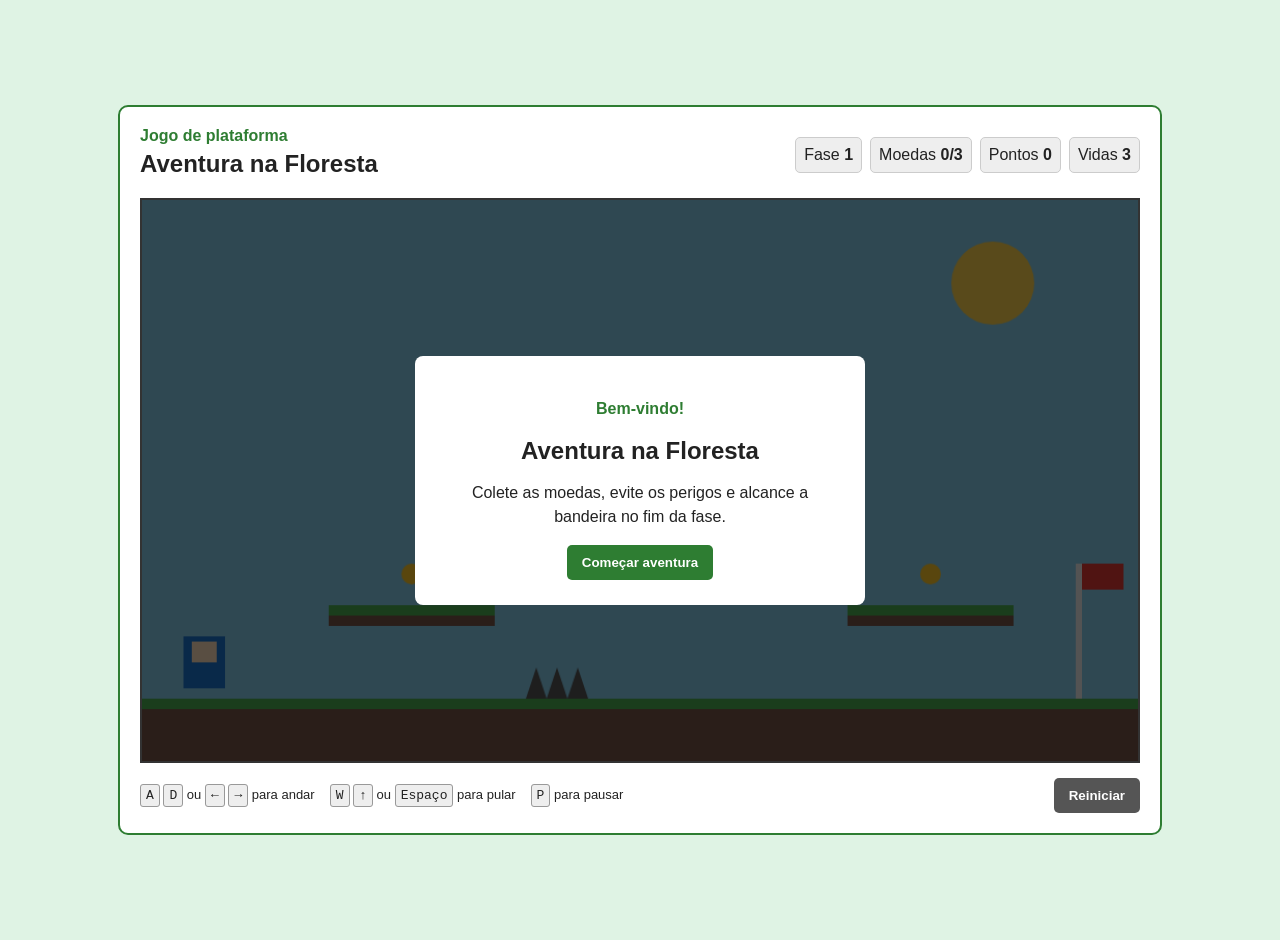
==== index.html @ d347e27a "Add initial game files: HTML, CSS, and JavaScript for "Aventura na Floresta"" ====
<!DOCTYPE html>
<html lang="pt">
<head>
    <meta charset="UTF-8">
    <meta name="viewport" content="width=device-width, initial-scale=1.0">
    <title>Aventura na Floresta</title>
    <link rel="stylesheet" href="style.css">
    <script src="script.js" defer></script>
</head>
<body>
    <main class="game-page">
        <section class="game-card" aria-labelledby="game-title">
            <header class="game-header">
                <div>
                    <p class="eyebrow">Jogo de plataforma</p>
                    <h1 id="game-title">Aventura na Floresta</h1>
                </div>

                <div class="hud" aria-label="Informações do jogo">
                    <span>Fase <strong id="level-value">1</strong></span>
                    <span>Moedas <strong id="coins-value">0/0</strong></span>
                    <span>Pontos <strong id="score-value">0</strong></span>
                    <span>Vidas <strong id="lives-value">3</strong></span>
                </div>
            </header>

            <div class="canvas-wrapper">
                <canvas id="game-canvas" width="960" height="540" aria-label="Área do jogo Aventura na Floresta"></canvas>

                <div id="game-overlay" class="overlay">
                    <div class="overlay-panel">
                        <p id="overlay-kicker" class="overlay-kicker">Bem-vindo!</p>
                        <h2 id="overlay-title">Aventura na Floresta</h2>
                        <p id="overlay-message"> Colete as moedas, evite os perigos e alcance a bandeira no fim da fase.</p>
                        <button id="main-button" type="button">Começar aventura</button>
                    </div>
                </div>
            </div>

            <div class="bottom-bar">
                <div class="instructions">
                    <span><kbd>A</kbd> <kbd>D</kbd> ou <kbd>←</kbd> <kbd>→</kbd> para andar</span>
                    <span><kbd>W</kbd> <kbd>↑</kbd> ou <kbd>Espaço</kbd> para pular</span>
                    <span><kbd>P</kbd> para pausar</span>
                </div>

                <button id="restart-button" class="secondary-button" type="button">Reiniciar</button>
            </div>

            <div class="mobile-controls" aria-label="Controles na tela">
                <button class="control-button" type="button" data-control="left" aria-label="Andar para a esquerda">←</button>
                <button class="control-button" type="button" data-control="right" aria-label="Andar para a direita">→</button>
                <button class="control-button jump-button" type="button" data-control="jump" aria-label="Pular">↑</button>
            </div>
        </section>
    </main>
</body>
</html>
---- style.css ----
/* Estilo geral */
body {
    margin: 0;
    font-family: Arial, sans-serif;
    background-color: #dff3e4;
    color: #222222;
}

.game-page {
    min-height: 100vh;
    display: flex;
    justify-content: center;
    align-items: center;
    padding: 20px;
}

.game-card {
    width: 1000px;
    max-width: 100%;
    padding: 20px;
    background-color: white;
    border: 2px solid #2e7d32;
    border-radius: 10px;
}

/* Título e placar */
.game-header {
    display: flex;
    justify-content: space-between;
    align-items: center;
    margin-bottom: 15px;
}

.eyebrow {
    margin: 0;
    color: #2e7d32;
    font-weight: bold;
}

h1 {
    margin: 5px 0;
}

.hud {
    display: flex;
    gap: 8px;
}

.hud span {
    padding: 8px;
    background-color: #eeeeee;
    border: 1px solid #cccccc;
    border-radius: 5px;
}

/* Área do jogo */
.canvas-wrapper {
    position: relative;
    overflow: hidden;
    line-height: 0;
    border: 2px solid #333333;
}

canvas {
    display: block;
    width: 100%;
    height: auto;
}

/* Tela de início e de fim */
.overlay {
    position: absolute;
    top: 0;
    right: 0;
    bottom: 0;
    left: 0;
    display: flex;
    justify-content: center;
    align-items: center;
    background-color: rgba(0, 0, 0, 0.65);
    line-height: normal;
}

.overlay.hidden {
    display: none;
}

.overlay-panel {
    width: 400px;
    max-width: 80%;
    padding: 25px;
    text-align: center;
    background-color: white;
    border-radius: 8px;
}

.overlay-kicker {
    color: #2e7d32;
    font-weight: bold;
}

.overlay h2 {
    margin: 0;
}

.overlay p {
    line-height: 1.5;
}

/* Botões */
button {
    padding: 10px 15px;
    font-family: Arial, sans-serif;
    font-weight: bold;
    cursor: pointer;
    border: none;
    border-radius: 5px;
}

#main-button {
    color: white;
    background-color: #2e7d32;
}

.secondary-button {
    color: white;
    background-color: #555555;
}

/* Instruções */
.bottom-bar {
    display: flex;
    justify-content: space-between;
    align-items: center;
    margin-top: 15px;
}

.instructions {
    display: flex;
    gap: 15px;
    font-size: 13px;
}

kbd {
    padding: 3px 5px;
    background-color: #eeeeee;
    border: 1px solid #999999;
    border-radius: 3px;
}

.mobile-controls {
    display: none;
}
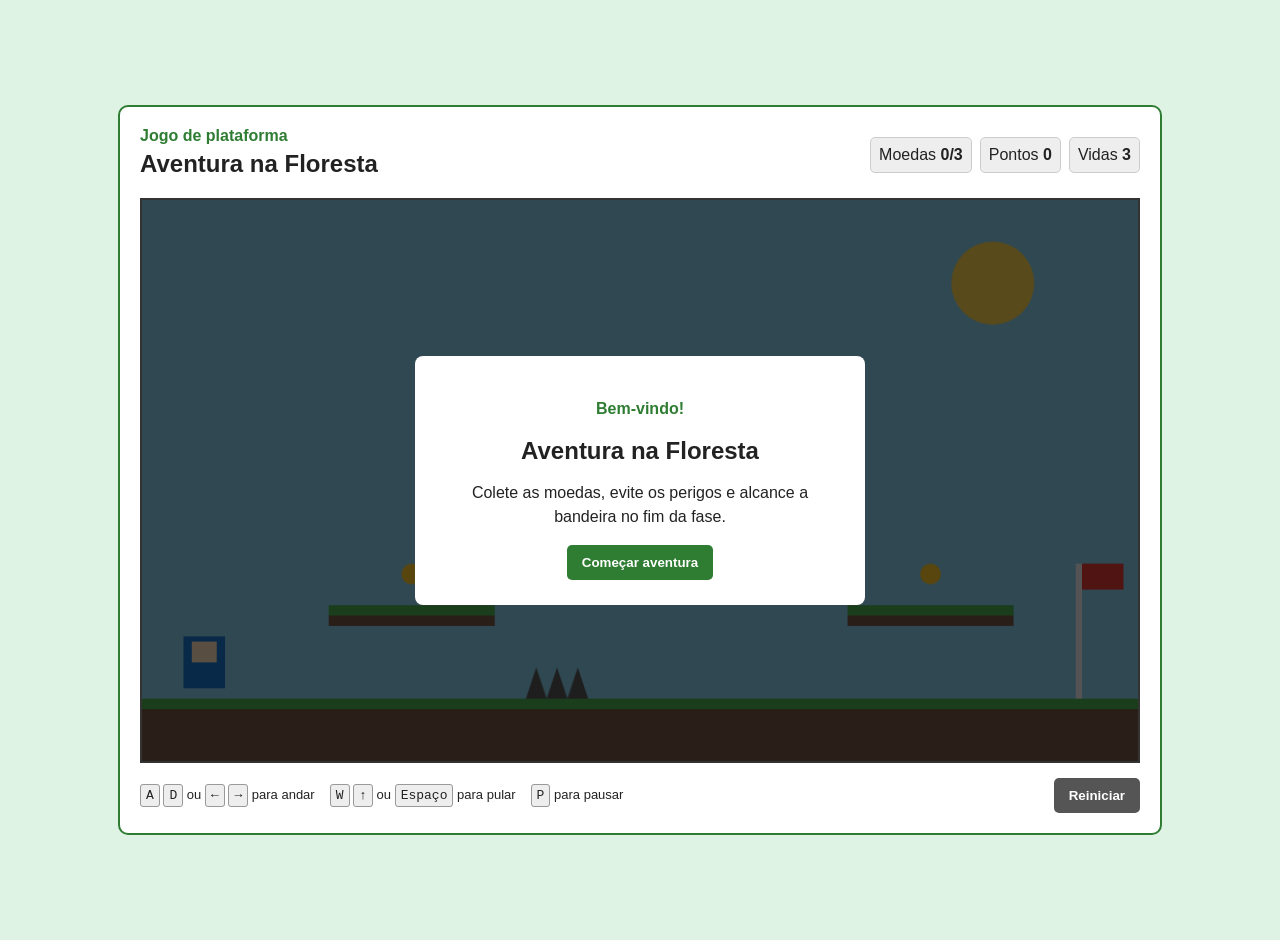
==== commit 614d9fca: "Refactor game code and assets for "Escalada na Árvore" project - Removed level display from HUD in i" ====
--- a/index.html
+++ b/index.html
@@ -17,7 +17,6 @@
                 </div>
 
                 <div class="hud" aria-label="Informações do jogo">
-                    <span>Fase <strong id="level-value">1</strong></span>
                     <span>Moedas <strong id="coins-value">0/0</strong></span>
                     <span>Pontos <strong id="score-value">0</strong></span>
                     <span>Vidas <strong id="lives-value">3</strong></span>
@@ -31,7 +30,7 @@
                     <div class="overlay-panel">
                         <p id="overlay-kicker" class="overlay-kicker">Bem-vindo!</p>
                         <h2 id="overlay-title">Aventura na Floresta</h2>
-                        <p id="overlay-message"> Colete as moedas, evite os perigos e alcance a bandeira no fim da fase.</p>
+                        <p id="overlay-message">Colete as moedas, evite os perigos e alcance a bandeira no fim da fase.</p>
                         <button id="main-button" type="button">Começar aventura</button>
                     </div>
                 </div>
@@ -46,12 +45,6 @@
 
                 <button id="restart-button" class="secondary-button" type="button">Reiniciar</button>
             </div>
-
-            <div class="mobile-controls" aria-label="Controles na tela">
-                <button class="control-button" type="button" data-control="left" aria-label="Andar para a esquerda">←</button>
-                <button class="control-button" type="button" data-control="right" aria-label="Andar para a direita">→</button>
-                <button class="control-button jump-button" type="button" data-control="jump" aria-label="Pular">↑</button>
-            </div>
         </section>
     </main>
 </body>
--- a/style.css
+++ b/style.css
@@ -146,8 +146,4 @@
     background-color: #eeeeee;
     border: 1px solid #999999;
     border-radius: 3px;
-}
-
-.mobile-controls {
-    display: none;
 }
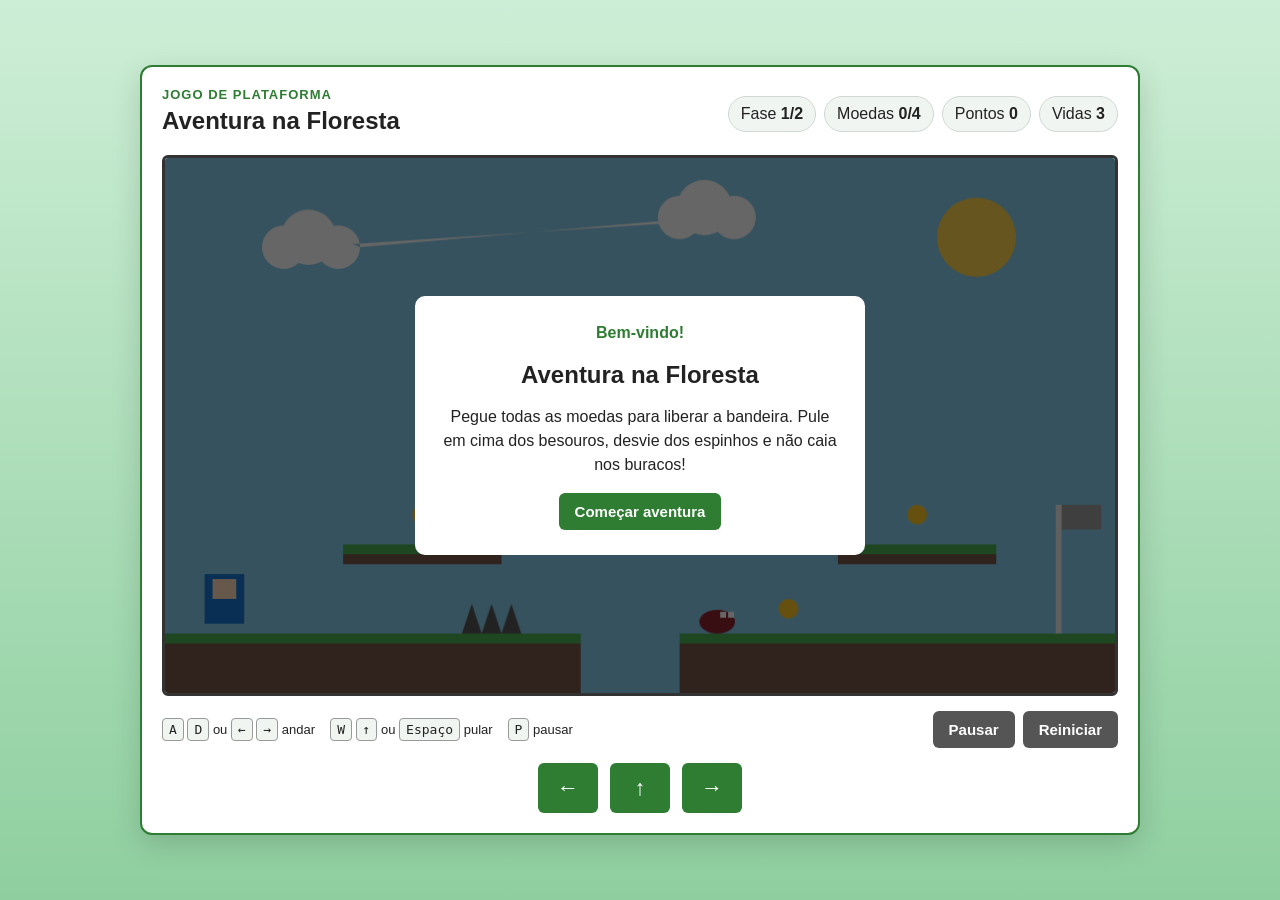
==== commit a51b0ed2: "Implement code changes to enhance functionality and improve performance" ====
--- a/index.html
+++ b/index.html
@@ -1,5 +1,5 @@
 <!DOCTYPE html>
-<html lang="pt">
+<html lang="pt-BR">
 <head>
     <meta charset="UTF-8">
     <meta name="viewport" content="width=device-width, initial-scale=1.0">
@@ -17,6 +17,7 @@
                 </div>
 
                 <div class="hud" aria-label="Informações do jogo">
+                    <span>Fase <strong id="level-value">1/2</strong></span>
                     <span>Moedas <strong id="coins-value">0/0</strong></span>
                     <span>Pontos <strong id="score-value">0</strong></span>
                     <span>Vidas <strong id="lives-value">3</strong></span>
@@ -26,11 +27,12 @@
             <div class="canvas-wrapper">
                 <canvas id="game-canvas" width="960" height="540" aria-label="Área do jogo Aventura na Floresta"></canvas>
 
+                <!-- Tela de início, pausa, vitória e derrota (o texto muda pelo JavaScript) -->
                 <div id="game-overlay" class="overlay">
                     <div class="overlay-panel">
                         <p id="overlay-kicker" class="overlay-kicker">Bem-vindo!</p>
                         <h2 id="overlay-title">Aventura na Floresta</h2>
-                        <p id="overlay-message">Colete as moedas, evite os perigos e alcance a bandeira no fim da fase.</p>
+                        <p id="overlay-message">Pegue todas as moedas para liberar a bandeira. Pule em cima dos besouros, desvie dos espinhos e não caia nos buracos!</p>
                         <button id="main-button" type="button">Começar aventura</button>
                     </div>
                 </div>
@@ -38,12 +40,22 @@
 
             <div class="bottom-bar">
                 <div class="instructions">
-                    <span><kbd>A</kbd> <kbd>D</kbd> ou <kbd>←</kbd> <kbd>→</kbd> para andar</span>
-                    <span><kbd>W</kbd> <kbd>↑</kbd> ou <kbd>Espaço</kbd> para pular</span>
-                    <span><kbd>P</kbd> para pausar</span>
+                    <span><kbd>A</kbd> <kbd>D</kbd> ou <kbd>←</kbd> <kbd>→</kbd> andar</span>
+                    <span><kbd>W</kbd> <kbd>↑</kbd> ou <kbd>Espaço</kbd> pular</span>
+                    <span><kbd>P</kbd> pausar</span>
                 </div>
 
-                <button id="restart-button" class="secondary-button" type="button">Reiniciar</button>
+                <div class="actions">
+                    <button id="pause-button" class="secondary-button" type="button">Pausar</button>
+                    <button id="restart-button" class="secondary-button" type="button">Reiniciar</button>
+                </div>
+            </div>
+
+            <!-- Controles para jogar com o mouse (ou com o dedo, no celular) -->
+            <div class="mouse-controls" aria-label="Controles na tela">
+                <button id="left-button" class="control-button" type="button" aria-label="Andar para a esquerda">←</button>
+                <button id="jump-button" class="control-button" type="button" aria-label="Pular">↑</button>
+                <button id="right-button" class="control-button" type="button" aria-label="Andar para a direita">→</button>
             </div>
         </section>
     </main>
--- a/style.css
+++ b/style.css
@@ -1,9 +1,20 @@
-/* Estilo geral */
+/* ===================== CORES ===================== */
+/* Variáveis CSS: troca aqui e muda na página toda */
+:root {
+    --green: #2e7d32;
+    --green-dark: #1b5e20;
+    --gray: #555555;
+    --light: #f1f5f2;
+    --border: #cfd8d1;
+    --text: #222222;
+}
+
+/* ===================== ESTILO GERAL ===================== */
 body {
     margin: 0;
-    font-family: Arial, sans-serif;
-    background-color: #dff3e4;
-    color: #222222;
+    font-family: "Segoe UI", Arial, sans-serif;
+    color: var(--text);
+    background: linear-gradient(180deg, #cdeed6, #8fcf9f);
 }
 
 .game-page {
@@ -12,6 +23,7 @@
     justify-content: center;
     align-items: center;
     padding: 20px;
+    box-sizing: border-box;
 }
 
 .game-card {
@@ -19,22 +31,29 @@
     max-width: 100%;
     padding: 20px;
     background-color: white;
-    border: 2px solid #2e7d32;
-    border-radius: 10px;
-}
-
-/* Título e placar */
+    border: 2px solid var(--green);
+    border-radius: 12px;
+    box-shadow: 0 10px 30px rgba(0, 0, 0, 0.15);
+    box-sizing: border-box;
+}
+
+/* ===================== TÍTULO E PLACAR ===================== */
 .game-header {
     display: flex;
+    flex-wrap: wrap;
     justify-content: space-between;
     align-items: center;
+    gap: 10px;
     margin-bottom: 15px;
 }
 
 .eyebrow {
     margin: 0;
-    color: #2e7d32;
+    color: var(--green);
     font-weight: bold;
+    text-transform: uppercase;
+    font-size: 13px;
+    letter-spacing: 1px;
 }
 
 h1 {
@@ -43,22 +62,24 @@
 
 .hud {
     display: flex;
+    flex-wrap: wrap;
     gap: 8px;
 }
 
 .hud span {
-    padding: 8px;
-    background-color: #eeeeee;
-    border: 1px solid #cccccc;
-    border-radius: 5px;
-}
-
-/* Área do jogo */
+    padding: 8px 12px;
+    background-color: var(--light);
+    border: 1px solid var(--border);
+    border-radius: 20px;
+}
+
+/* ===================== ÁREA DO JOGO ===================== */
 .canvas-wrapper {
     position: relative;
     overflow: hidden;
     line-height: 0;
-    border: 2px solid #333333;
+    border: 3px solid #333333;
+    border-radius: 6px;
 }
 
 canvas {
@@ -67,17 +88,14 @@
     height: auto;
 }
 
-/* Tela de início e de fim */
+/* Tela de início, pausa e fim (fica por cima do canvas) */
 .overlay {
     position: absolute;
-    top: 0;
-    right: 0;
-    bottom: 0;
-    left: 0;
+    inset: 0;
     display: flex;
     justify-content: center;
     align-items: center;
-    background-color: rgba(0, 0, 0, 0.65);
+    background-color: rgba(0, 0, 0, 0.6);
     line-height: normal;
 }
 
@@ -91,11 +109,12 @@
     padding: 25px;
     text-align: center;
     background-color: white;
-    border-radius: 8px;
+    border-radius: 10px;
 }
 
 .overlay-kicker {
-    color: #2e7d32;
+    margin-top: 0;
+    color: var(--green);
     font-weight: bold;
 }
 
@@ -107,43 +126,83 @@
     line-height: 1.5;
 }
 
-/* Botões */
+/* ===================== BOTÕES ===================== */
 button {
-    padding: 10px 15px;
-    font-family: Arial, sans-serif;
+    padding: 10px 16px;
+    font-family: inherit;
+    font-size: 15px;
     font-weight: bold;
+    color: white;
     cursor: pointer;
     border: none;
-    border-radius: 5px;
+    border-radius: 6px;
+    transition: transform 0.1s, background-color 0.2s;
+}
+
+button:active {
+    transform: scale(0.95);
 }
 
 #main-button {
-    color: white;
-    background-color: #2e7d32;
+    background-color: var(--green);
+}
+
+#main-button:hover {
+    background-color: var(--green-dark);
 }
 
 .secondary-button {
-    color: white;
-    background-color: #555555;
-}
-
-/* Instruções */
+    background-color: var(--gray);
+}
+
+.secondary-button:hover {
+    background-color: #333333;
+}
+
+/* ===================== INSTRUÇÕES E CONTROLES ===================== */
 .bottom-bar {
     display: flex;
+    flex-wrap: wrap;
     justify-content: space-between;
     align-items: center;
+    gap: 10px;
     margin-top: 15px;
 }
 
 .instructions {
     display: flex;
+    flex-wrap: wrap;
     gap: 15px;
     font-size: 13px;
 }
 
+.actions {
+    display: flex;
+    gap: 8px;
+}
+
 kbd {
-    padding: 3px 5px;
-    background-color: #eeeeee;
+    padding: 3px 6px;
+    background-color: var(--light);
     border: 1px solid #999999;
-    border-radius: 3px;
+    border-radius: 4px;
+}
+
+.mouse-controls {
+    display: flex;
+    justify-content: center;
+    gap: 12px;
+    margin-top: 15px;
+}
+
+.control-button {
+    width: 60px;
+    height: 50px;
+    font-size: 22px;
+    background-color: var(--green);
+    user-select: none; /* não seleciona o texto ao segurar o botão */
+}
+
+.control-button:hover {
+    background-color: var(--green-dark);
 }
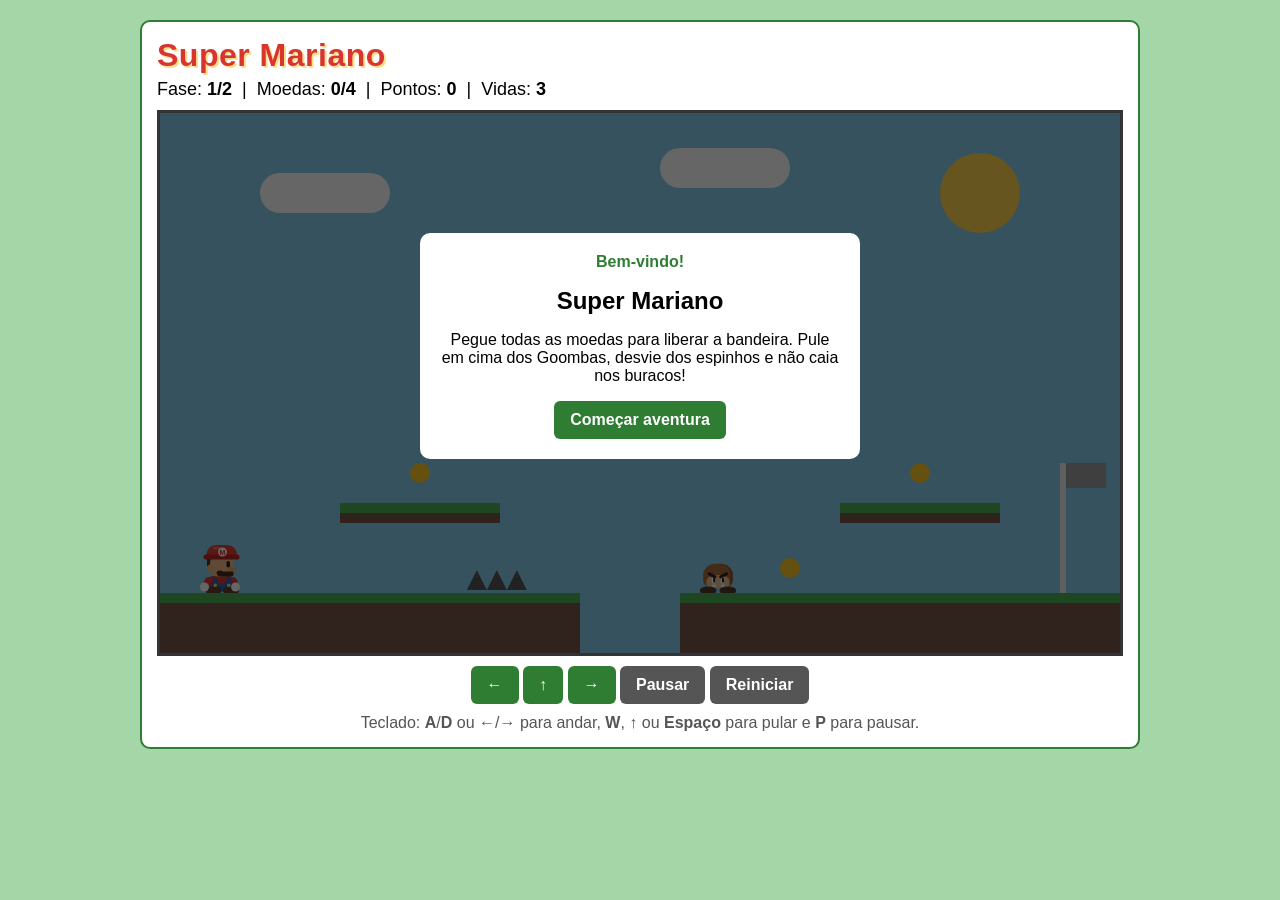
==== commit 3f05bcf2: "sim" ====
--- a/index.html
+++ b/index.html
@@ -2,62 +2,93 @@
 <html lang="pt-BR">
 <head>
     <meta charset="UTF-8">
-    <meta name="viewport" content="width=device-width, initial-scale=1.0">
-    <title>Aventura na Floresta</title>
+    <title>Super Mariano</title>
     <link rel="stylesheet" href="style.css">
-    <script src="script.js" defer></script>
 </head>
-<body>
-    <main class="game-page">
-        <section class="game-card" aria-labelledby="game-title">
-            <header class="game-header">
-                <div>
-                    <p class="eyebrow">Jogo de plataforma</p>
-                    <h1 id="game-title">Aventura na Floresta</h1>
-                </div>
 
-                <div class="hud" aria-label="Informações do jogo">
-                    <span>Fase <strong id="level-value">1/2</strong></span>
-                    <span>Moedas <strong id="coins-value">0/0</strong></span>
-                    <span>Pontos <strong id="score-value">0</strong></span>
-                    <span>Vidas <strong id="lives-value">3</strong></span>
-                </div>
-            </header>
+<!-- Eventos da página: onload prepara o jogo; onkeydown/onkeyup leem o teclado -->
+<body onload="prepararJogo()" onkeydown="teclaPressionada(event)" onkeyup="teclaSolta(event)">
 
-            <div class="canvas-wrapper">
-                <canvas id="game-canvas" width="960" height="540" aria-label="Área do jogo Aventura na Floresta"></canvas>
+    <div id="pagina">
 
-                <!-- Tela de início, pausa, vitória e derrota (o texto muda pelo JavaScript) -->
-                <div id="game-overlay" class="overlay">
-                    <div class="overlay-panel">
-                        <p id="overlay-kicker" class="overlay-kicker">Bem-vindo!</p>
-                        <h2 id="overlay-title">Aventura na Floresta</h2>
-                        <p id="overlay-message">Pegue todas as moedas para liberar a bandeira. Pule em cima dos besouros, desvie dos espinhos e não caia nos buracos!</p>
-                        <button id="main-button" type="button">Começar aventura</button>
+        <!-- Título e placar -->
+        <div id="cabecalho">
+            <h1>Super Mariano</h1>
+            <p id="placar">
+                Fase: <strong id="placar-fase">1/2</strong> &nbsp;|&nbsp;
+                Moedas: <strong id="placar-moedas">0/0</strong> &nbsp;|&nbsp;
+                Pontos: <strong id="placar-pontos">0</strong> &nbsp;|&nbsp;
+                Vidas: <strong id="placar-vidas">3</strong>
+            </p>
+        </div>
+
+        <!-- Área do jogo: tudo dentro dela é posicionado com position: absolute -->
+        <div id="jogo">
+            <div id="sol"></div>
+            <div class="nuvem" style="left: 100px; top: 60px;"></div>
+            <div class="nuvem" style="left: 500px; top: 35px;"></div>
+
+            <!-- As plataformas, moedas, espinhos, Goombas e a bandeira
+                 são escritos aqui pelo JavaScript (innerHTML) -->
+            <div id="cenario"></div>
+
+            <!-- Mariano desenhado inteiramente com HTML e CSS -->
+            <div id="personagem" role="img" aria-label="Mariano, personagem com boné vermelho e macacão azul">
+                <div class="mariano-escala">
+                    <div class="mariano-lado">
+                        <div class="mariano-arte">
+                            <div class="mariano-cabelo"></div>
+                            <div class="mariano-orelha"></div>
+                            <div class="mariano-rosto"></div>
+                            <div class="mariano-olho"></div>
+                            <div class="mariano-nariz"></div>
+                            <div class="mariano-bigode"></div>
+                            <div class="mariano-camisa"></div>
+                            <div class="mariano-braco braco-esquerdo"></div>
+                            <div class="mariano-braco braco-direito"></div>
+                            <div class="mariano-macacao"></div>
+                            <div class="mariano-alca alca-esquerda"></div>
+                            <div class="mariano-alca alca-direita"></div>
+                            <div class="mariano-botao botao-esquerdo"></div>
+                            <div class="mariano-botao botao-direito"></div>
+                            <div class="mariano-luva luva-esquerda"></div>
+                            <div class="mariano-luva luva-direita"></div>
+                            <div class="mariano-sapato sapato-esquerdo"></div>
+                            <div class="mariano-sapato sapato-direito"></div>
+                            <div class="mariano-bone"></div>
+                            <div class="mariano-aba"></div>
+                            <div class="mariano-emblema">M</div>
+                        </div>
                     </div>
                 </div>
             </div>
 
-            <div class="bottom-bar">
-                <div class="instructions">
-                    <span><kbd>A</kbd> <kbd>D</kbd> ou <kbd>←</kbd> <kbd>→</kbd> andar</span>
-                    <span><kbd>W</kbd> <kbd>↑</kbd> ou <kbd>Espaço</kbd> pular</span>
-                    <span><kbd>P</kbd> pausar</span>
-                </div>
-
-                <div class="actions">
-                    <button id="pause-button" class="secondary-button" type="button">Pausar</button>
-                    <button id="restart-button" class="secondary-button" type="button">Reiniciar</button>
+            <!-- Tela de mensagem: início, pausa, fase concluída, vitória e derrota -->
+            <div id="mensagem">
+                <div id="caixa-mensagem">
+                    <p id="mensagem-topo">Bem-vindo!</p>
+                    <h2 id="mensagem-titulo">Super Mariano</h2>
+                    <p id="mensagem-texto">Pegue todas as moedas para liberar a bandeira. Pule em cima dos Goombas, desvie dos espinhos e não caia nos buracos!</p>
+                    <button type="button" id="botao-mensagem" onclick="botaoMensagem()">Começar aventura</button>
                 </div>
             </div>
+        </div>
 
-            <!-- Controles para jogar com o mouse (ou com o dedo, no celular) -->
-            <div class="mouse-controls" aria-label="Controles na tela">
-                <button id="left-button" class="control-button" type="button" aria-label="Andar para a esquerda">←</button>
-                <button id="jump-button" class="control-button" type="button" aria-label="Pular">↑</button>
-                <button id="right-button" class="control-button" type="button" aria-label="Andar para a direita">→</button>
-            </div>
-        </section>
-    </main>
+        <!-- Botões para jogar com o mouse -->
+        <div id="controles">
+            <button type="button" onmousedown="esquerda = true" onmouseup="esquerda = false" onmouseout="esquerda = false">←</button>
+            <button type="button" onmousedown="pular()">↑</button>
+            <button type="button" onmousedown="direita = true" onmouseup="direita = false" onmouseout="direita = false">→</button>
+            <button type="button" class="botao-cinza" onclick="alternarPausa()">Pausar</button>
+            <button type="button" class="botao-cinza" onclick="iniciarJogo()">Reiniciar</button>
+        </div>
+
+        <p id="instrucoes">
+            Teclado: <strong>A</strong>/<strong>D</strong> ou <strong>←</strong>/<strong>→</strong> para andar,
+            <strong>W</strong>, <strong>↑</strong> ou <strong>Espaço</strong> para pular e <strong>P</strong> para pausar.
+        </p>
+    </div>
+
+    <script src="script.js"></script>
 </body>
-</html>+</html>
--- a/style.css
+++ b/style.css
@@ -1,208 +1,559 @@
-/* ===================== CORES ===================== */
-/* Variáveis CSS: troca aqui e muda na página toda */
-:root {
-    --green: #2e7d32;
-    --green-dark: #1b5e20;
-    --gray: #555555;
-    --light: #f1f5f2;
-    --border: #cfd8d1;
-    --text: #222222;
-}
-
-/* ===================== ESTILO GERAL ===================== */
+/* ===================== PÁGINA ===================== */
+
 body {
     margin: 0;
-    font-family: "Segoe UI", Arial, sans-serif;
-    color: var(--text);
-    background: linear-gradient(180deg, #cdeed6, #8fcf9f);
-}
-
-.game-page {
-    min-height: 100vh;
-    display: flex;
-    justify-content: center;
-    align-items: center;
+    font-family: Arial, sans-serif;
+    background-color: #a5d6a7;
+}
+
+/* Cartão branco centralizado com margin: auto */
+#pagina {
+    width: 966px;
+    margin: 20px auto;
+    padding: 15px;
+    background-color: white;
+    border: 2px solid #2e7d32;
+    border-radius: 10px;
+}
+
+h1 {
+    margin: 0 0 5px 0;
+    color: #d93530;
+    font-size: 32px;
+    letter-spacing: 0.5px;
+    text-shadow: 2px 2px 0 #ffe08a;
+}
+
+#placar {
+    margin: 0 0 10px 0;
+    font-size: 18px;
+}
+
+#instrucoes {
+    margin: 10px 0 0 0;
+    text-align: center;
+    color: #555555;
+}
+
+/* ===================== BOTÕES ===================== */
+
+button {
+    padding: 10px 16px;
+    font-size: 16px;
+    font-weight: bold;
+    color: white;
+    background-color: #2e7d32;
+    border: none;
+    border-radius: 6px;
+    cursor: pointer;
+}
+
+button:hover {
+    background-color: #1b5e20;
+}
+
+.botao-cinza {
+    background-color: #555555;
+}
+
+.botao-cinza:hover {
+    background-color: #333333;
+}
+
+#controles {
+    margin-top: 10px;
+    text-align: center;
+}
+
+/* ===================== ÁREA DO JOGO ===================== */
+
+/* position: relative faz os elementos de dentro (absolute)
+   usarem o canto da área do jogo como ponto (0, 0) */
+#jogo {
+    position: relative;
+    width: 960px;
+    height: 540px;
+    overflow: hidden; /* esconde o que sai da área (ex.: cair no buraco) */
+    background-color: #87ceeb;
+    border: 3px solid #333333;
+}
+
+#sol {
+    position: absolute;
+    left: 780px;
+    top: 40px;
+    width: 80px;
+    height: 80px;
+    border-radius: 50%;
+    background-color: #ffd54f;
+}
+
+.nuvem {
+    position: absolute;
+    width: 130px;
+    height: 40px;
+    border-radius: 20px;
+    background-color: white;
+}
+
+/* ===================== ELEMENTOS DA FASE ===================== */
+/* left, top, width e height de cada um vêm do JavaScript */
+
+.plataforma {
+    position: absolute;
+    background-color: #795548;
+}
+
+.grama {
+    height: 10px;
+    background-color: #4caf50;
+}
+
+.moeda {
+    position: absolute;
+    border-radius: 50%;
+    background-color: #ffca28;
+}
+
+.espinho {
+    position: absolute;
+    white-space: nowrap; /* as pontas ficam todas na mesma linha */
+}
+
+/* Cada ponta ocupa 20px, uma ao lado da outra */
+.ponta {
+    display: inline-block;
+    width: 20px;
+    color: #555555;
+    font-size: 34px;
+    line-height: 30px;
+    text-align: center;
+}
+
+/* Goomba: o hitbox permanece com 36 x 30 px, como na versão original. */
+.inimigo {
+    position: absolute;
+    overflow: visible;
+    width: 36px;
+    height: 30px;
+    z-index: 1;
+}
+
+.goomba-escala {
+    position: relative;
+    width: 90px;
+    height: 75px;
+    transform: scale(0.4);
+    transform-origin: top left;
+}
+
+.goomba-lado,
+.goomba-arte {
+    position: relative;
+    width: 90px;
+    height: 75px;
+}
+
+.inimigo.goomba-virado-esquerda .goomba-lado {
+    transform: scaleX(-1);
+}
+
+.goomba-arte {
+    animation: goomba-caminhando 300ms ease-in-out infinite alternate;
+}
+
+.goomba-arte > div {
+    position: absolute;
+    box-sizing: border-box;
+}
+
+.goomba-corpo {
+    top: 1px;
+    left: 8px;
+    width: 74px;
+    height: 59px;
+    border-radius: 48% 48% 27% 27%;
+    background: #a66b39;
+    box-shadow: inset -7px -2px 0 #91572c;
+    z-index: 1;
+}
+
+.goomba-rosto {
+    top: 30px;
+    left: 16px;
+    width: 58px;
+    height: 33px;
+    border-radius: 45% 45% 30% 30%;
+    background: #ebc28f;
+    z-index: 2;
+}
+
+.goomba-olho {
+    top: 32px;
+    width: 10px;
+    height: 20px;
+    border-radius: 50%;
+    background: #fff;
+    z-index: 3;
+}
+
+.goomba-olho::after {
+    content: "";
+    position: absolute;
+    left: 4px;
+    top: 5px;
+    width: 5px;
+    height: 12px;
+    border-radius: 6px;
+    background: #26211f;
+}
+
+.goomba-olho-esquerdo { left: 29px; }
+.goomba-olho-direito { left: 51px; }
+
+.goomba-sobrancelha {
+    top: 27px;
+    width: 24px;
+    height: 8px;
+    border-radius: 6px;
+    background: #3b261f;
+    z-index: 4;
+}
+
+.goomba-sobrancelha-esquerda { left: 18px; transform: rotate(27deg); }
+.goomba-sobrancelha-direita { left: 47px; transform: rotate(-27deg); }
+
+.goomba-presa {
+    top: 53px;
+    width: 12px;
+    height: 14px;
+    background: white;
+    clip-path: polygon(0 0, 100% 0, 50% 100%);
+    z-index: 5;
+}
+
+.goomba-presa-esquerda { left: 29px; }
+.goomba-presa-direita { left: 51px; }
+
+.goomba-pe {
+    bottom: 0;
+    width: 41px;
+    height: 16px;
+    border-radius: 50% 50% 5px 5px;
+    background: #56372b;
+    z-index: 6;
+}
+
+.goomba-pe-esquerdo { left: 0; }
+.goomba-pe-direito { right: 0; }
+
+.inimigo.goomba-derrotado .goomba-arte {
+    animation: none;
+    transform: scaleY(0.23);
+    transform-origin: bottom center;
+    transition: transform 140ms ease-in;
+}
+
+@keyframes goomba-caminhando {
+    from { transform: translateY(0) rotate(-2deg); }
+    to   { transform: translateY(-2px) rotate(2deg); }
+}
+
+.bandeira {
+    position: absolute;
+}
+
+.mastro {
+    position: absolute;
+    left: 0px;
+    top: 0px;
+    width: 6px;
+    height: 100%;
+    background-color: #eeeeee;
+}
+
+/* O pano começa cinza (trancado); o JavaScript muda para vermelho */
+#pano {
+    position: absolute;
+    left: 6px;
+    top: 0px;
+    width: 40px;
+    height: 25px;
+    background-color: #9e9e9e;
+}
+
+/* ===================== PERSONAGEM ===================== */
+
+/* Mariano: arte 80 x 100 reduzida à hitbox original de 40 x 50 px.
+   Isso mantém as colisões, os pulos e as posições das duas fases. */
+#personagem {
+    position: absolute;
+    z-index: 2;
+    width: 40px;
+    height: 50px;
+}
+
+.mariano-escala {
+    position: relative;
+    width: 80px;
+    height: 100px;
+    transform: scale(0.5);
+    transform-origin: top left;
+}
+
+.mariano-lado,
+.mariano-arte {
+    position: relative;
+    width: 80px;
+    height: 100px;
+}
+
+#personagem.virado-esquerda .mariano-lado {
+    transform: scaleX(-1);
+}
+
+#personagem.mariano-correndo .mariano-arte {
+    animation: mariano-andando 170ms ease-in-out infinite alternate;
+}
+
+#personagem.mariano-pulando .mariano-arte {
+    transform: rotate(-5deg);
+}
+
+.mariano-arte > div {
+    position: absolute;
+    box-sizing: border-box;
+}
+
+.mariano-cabelo {
+    top: 26px;
+    left: 14px;
+    width: 18px;
+    height: 30px;
+    border-radius: 9px;
+    background: #513024;
+    z-index: 2;
+}
+
+.mariano-orelha {
+    top: 43px;
+    left: 13px;
+    width: 17px;
+    height: 16px;
+    border-radius: 50%;
+    background: #eeb184;
+    z-index: 4;
+}
+
+.mariano-rosto {
+    top: 27px;
+    left: 20px;
+    width: 47px;
+    height: 40px;
+    border-radius: 12px 11px 18px 15px;
+    background: #f2b986;
+    z-index: 3;
+}
+
+.mariano-olho {
+    top: 36px;
+    left: 53px;
+    width: 7px;
+    height: 13px;
+    border-radius: 5px;
+    background: #29221f;
+    z-index: 7;
+}
+
+.mariano-nariz {
+    top: 48px;
+    left: 55px;
+    width: 18px;
+    height: 14px;
+    border-radius: 50%;
+    background: #e9a773;
+    z-index: 8;
+}
+
+.mariano-bigode {
+    top: 57px;
+    left: 35px;
+    width: 32px;
+    height: 10px;
+    border-radius: 12px 5px 12px 12px;
+    background: #492b22;
+    z-index: 9;
+}
+
+.mariano-bigode::before {
+    content: "";
+    position: absolute;
+    left: -2px;
+    top: -2px;
+    width: 14px;
+    height: 10px;
+    border-radius: 50%;
+    background: #492b22;
+}
+
+.mariano-camisa {
+    top: 66px;
+    left: 13px;
+    width: 56px;
+    height: 29px;
+    border-radius: 13px 13px 6px 6px;
+    background: #dc3730;
+    z-index: 2;
+}
+
+.mariano-braco {
+    top: 68px;
+    width: 18px;
+    height: 28px;
+    border-radius: 12px;
+    background: #dc3730;
+    z-index: 3;
+}
+
+.braco-esquerdo { left: 7px; transform: rotate(16deg); }
+.braco-direito { right: 4px; transform: rotate(-16deg); }
+
+.mariano-macacao {
+    top: 80px;
+    left: 21px;
+    width: 45px;
+    height: 17px;
+    border-radius: 4px 4px 3px 3px;
+    background: #2d61b8;
+    z-index: 4;
+}
+
+.mariano-alca {
+    top: 70px;
+    width: 10px;
+    height: 18px;
+    background: #2d61b8;
+    z-index: 5;
+}
+
+.alca-esquerda { left: 26px; transform: rotate(-14deg); }
+.alca-direita { left: 52px; transform: rotate(14deg); }
+
+.mariano-botao {
+    top: 81px;
+    width: 7px;
+    height: 7px;
+    border-radius: 50%;
+    background: #f8d85a;
+    z-index: 6;
+}
+
+.botao-esquerdo { left: 27px; }
+.botao-direito { left: 54px; }
+
+.mariano-luva {
+    top: 79px;
+    width: 18px;
+    height: 18px;
+    border-radius: 50%;
+    background: #fff;
+    z-index: 6;
+}
+
+.luva-esquerda { left: 0; }
+.luva-direita { right: 0; }
+
+.mariano-sapato {
+    bottom: 0;
+    width: 32px;
+    height: 13px;
+    border-radius: 12px 10px 5px 5px;
+    background: #613d2c;
+    z-index: 5;
+}
+
+.sapato-esquerdo { left: 11px; }
+.sapato-direito { left: 46px; }
+
+.mariano-bone {
+    top: 4px;
+    left: 13px;
+    width: 61px;
+    height: 23px;
+    border-radius: 26px 26px 5px 5px;
+    background: #e33b34;
+    z-index: 10;
+}
+
+.mariano-bone::before {
+    content: "";
+    position: absolute;
+    top: 4px;
+    left: 13px;
+    width: 17px;
+    height: 5px;
+    border-radius: 5px;
+    background: #f26e68;
+}
+
+.mariano-aba {
+    top: 23px;
+    left: 7px;
+    width: 72px;
+    height: 10px;
+    border-radius: 7px;
+    background: #b72725;
+    z-index: 11;
+}
+
+.mariano-emblema {
+    top: 9px;
+    left: 36px;
+    width: 18px;
+    height: 18px;
+    line-height: 18px;
+    border-radius: 50%;
+    color: #d73230;
+    background: #fff;
+    text-align: center;
+    font-size: 14px;
+    font-weight: 900;
+    font-family: Arial, sans-serif;
+    z-index: 12;
+}
+
+@keyframes mariano-andando {
+    from { transform: translateY(0) rotate(-2deg); }
+    to   { transform: translateY(-3px) rotate(2deg); }
+}
+
+/* ===================== TELA DE MENSAGEM ===================== */
+
+#mensagem {
+    position: absolute;
+    left: 0px;
+    top: 0px;
+    width: 100%;
+    height: 100%;
+    z-index: 3; /* fica na frente de tudo */
+    background-color: rgba(0, 0, 0, 0.6);
+}
+
+#caixa-mensagem {
+    width: 400px;
+    margin: 120px auto 0 auto; /* centraliza na horizontal */
     padding: 20px;
-    box-sizing: border-box;
-}
-
-.game-card {
-    width: 1000px;
-    max-width: 100%;
-    padding: 20px;
-    background-color: white;
-    border: 2px solid var(--green);
-    border-radius: 12px;
-    box-shadow: 0 10px 30px rgba(0, 0, 0, 0.15);
-    box-sizing: border-box;
-}
-
-/* ===================== TÍTULO E PLACAR ===================== */
-.game-header {
-    display: flex;
-    flex-wrap: wrap;
-    justify-content: space-between;
-    align-items: center;
-    gap: 10px;
-    margin-bottom: 15px;
-}
-
-.eyebrow {
-    margin: 0;
-    color: var(--green);
-    font-weight: bold;
-    text-transform: uppercase;
-    font-size: 13px;
-    letter-spacing: 1px;
-}
-
-h1 {
-    margin: 5px 0;
-}
-
-.hud {
-    display: flex;
-    flex-wrap: wrap;
-    gap: 8px;
-}
-
-.hud span {
-    padding: 8px 12px;
-    background-color: var(--light);
-    border: 1px solid var(--border);
-    border-radius: 20px;
-}
-
-/* ===================== ÁREA DO JOGO ===================== */
-.canvas-wrapper {
-    position: relative;
-    overflow: hidden;
-    line-height: 0;
-    border: 3px solid #333333;
-    border-radius: 6px;
-}
-
-canvas {
-    display: block;
-    width: 100%;
-    height: auto;
-}
-
-/* Tela de início, pausa e fim (fica por cima do canvas) */
-.overlay {
-    position: absolute;
-    inset: 0;
-    display: flex;
-    justify-content: center;
-    align-items: center;
-    background-color: rgba(0, 0, 0, 0.6);
-    line-height: normal;
-}
-
-.overlay.hidden {
-    display: none;
-}
-
-.overlay-panel {
-    width: 400px;
-    max-width: 80%;
-    padding: 25px;
     text-align: center;
     background-color: white;
     border-radius: 10px;
 }
 
-.overlay-kicker {
+#mensagem-topo {
     margin-top: 0;
-    color: var(--green);
+    color: #2e7d32;
     font-weight: bold;
 }
 
-.overlay h2 {
+#mensagem-titulo {
     margin: 0;
 }
-
-.overlay p {
-    line-height: 1.5;
-}
-
-/* ===================== BOTÕES ===================== */
-button {
-    padding: 10px 16px;
-    font-family: inherit;
-    font-size: 15px;
-    font-weight: bold;
-    color: white;
-    cursor: pointer;
-    border: none;
-    border-radius: 6px;
-    transition: transform 0.1s, background-color 0.2s;
-}
-
-button:active {
-    transform: scale(0.95);
-}
-
-#main-button {
-    background-color: var(--green);
-}
-
-#main-button:hover {
-    background-color: var(--green-dark);
-}
-
-.secondary-button {
-    background-color: var(--gray);
-}
-
-.secondary-button:hover {
-    background-color: #333333;
-}
-
-/* ===================== INSTRUÇÕES E CONTROLES ===================== */
-.bottom-bar {
-    display: flex;
-    flex-wrap: wrap;
-    justify-content: space-between;
-    align-items: center;
-    gap: 10px;
-    margin-top: 15px;
-}
-
-.instructions {
-    display: flex;
-    flex-wrap: wrap;
-    gap: 15px;
-    font-size: 13px;
-}
-
-.actions {
-    display: flex;
-    gap: 8px;
-}
-
-kbd {
-    padding: 3px 6px;
-    background-color: var(--light);
-    border: 1px solid #999999;
-    border-radius: 4px;
-}
-
-.mouse-controls {
-    display: flex;
-    justify-content: center;
-    gap: 12px;
-    margin-top: 15px;
-}
-
-.control-button {
-    width: 60px;
-    height: 50px;
-    font-size: 22px;
-    background-color: var(--green);
-    user-select: none; /* não seleciona o texto ao segurar o botão */
-}
-
-.control-button:hover {
-    background-color: var(--green-dark);
-}
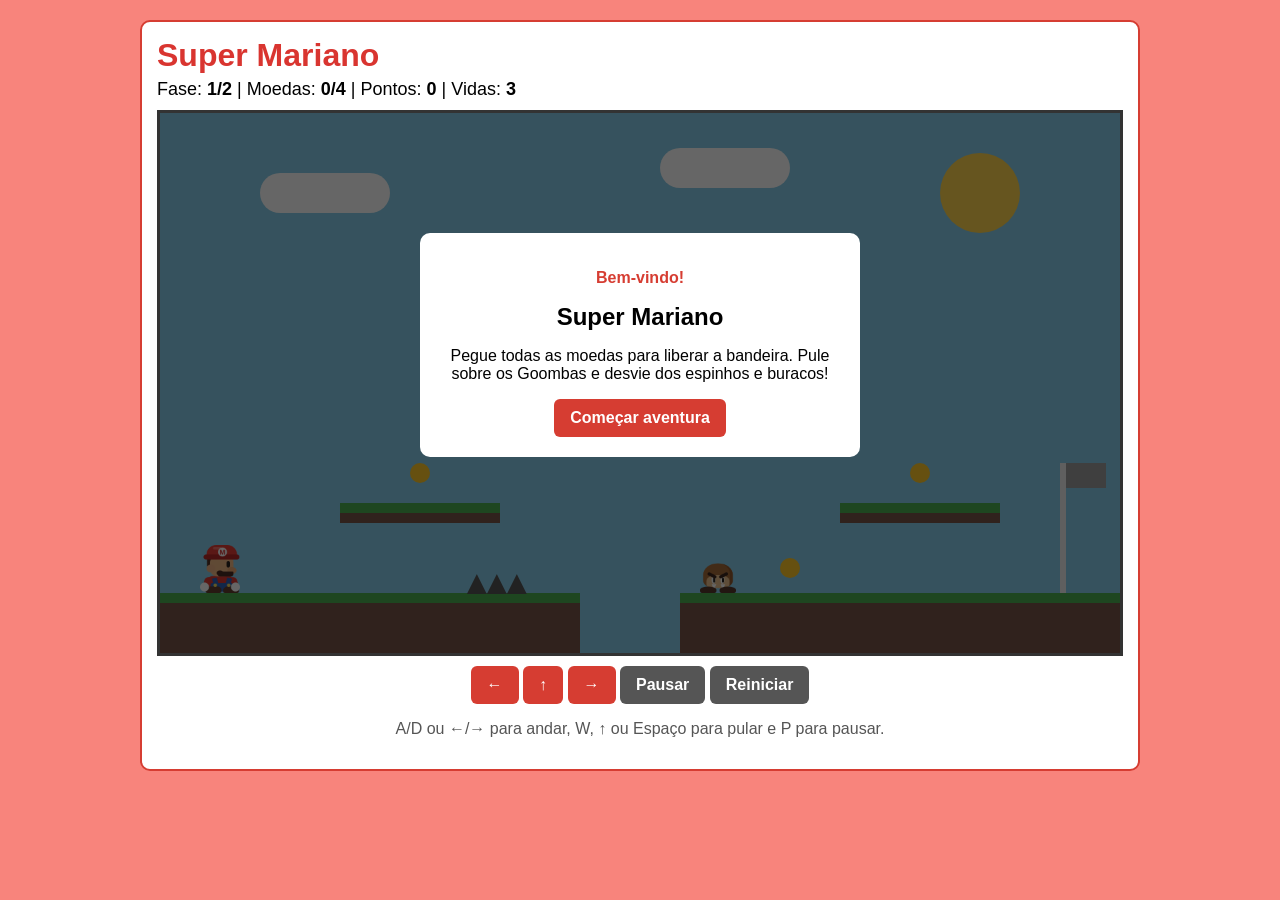
==== commit d0313eef: "Add initial game files for Super Mariano, including HTML, CSS, JavaScript, and assets - Created inde" ====
--- a/index.html
+++ b/index.html
@@ -5,87 +5,53 @@
     <title>Super Mariano</title>
     <link rel="stylesheet" href="style.css">
 </head>
-
-<!-- Eventos da página: onload prepara o jogo; onkeydown/onkeyup leem o teclado -->
 <body onload="prepararJogo()" onkeydown="teclaPressionada(event)" onkeyup="teclaSolta(event)">
 
     <div id="pagina">
+        <h1>Super Mariano</h1>
 
-        <!-- Título e placar -->
-        <div id="cabecalho">
-            <h1>Super Mariano</h1>
-            <p id="placar">
-                Fase: <strong id="placar-fase">1/2</strong> &nbsp;|&nbsp;
-                Moedas: <strong id="placar-moedas">0/0</strong> &nbsp;|&nbsp;
-                Pontos: <strong id="placar-pontos">0</strong> &nbsp;|&nbsp;
-                Vidas: <strong id="placar-vidas">3</strong>
-            </p>
-        </div>
+        <p id="placar">
+            Fase: <strong id="placar-fase">1/2</strong> |
+            Moedas: <strong id="placar-moedas">0/0</strong> |
+            Pontos: <strong id="placar-pontos">0</strong> |
+            Vidas: <strong id="placar-vidas">3</strong>
+        </p>
 
-        <!-- Área do jogo: tudo dentro dela é posicionado com position: absolute -->
         <div id="jogo">
             <div id="sol"></div>
             <div class="nuvem" style="left: 100px; top: 60px;"></div>
             <div class="nuvem" style="left: 500px; top: 35px;"></div>
 
-            <!-- As plataformas, moedas, espinhos, Goombas e a bandeira
-                 são escritos aqui pelo JavaScript (innerHTML) -->
+            <!-- O JavaScript coloca aqui plataformas, moedas e inimigos. -->
             <div id="cenario"></div>
 
-            <!-- Mariano desenhado inteiramente com HTML e CSS -->
-            <div id="personagem" role="img" aria-label="Mariano, personagem com boné vermelho e macacão azul">
-                <div class="mariano-escala">
-                    <div class="mariano-lado">
-                        <div class="mariano-arte">
-                            <div class="mariano-cabelo"></div>
-                            <div class="mariano-orelha"></div>
-                            <div class="mariano-rosto"></div>
-                            <div class="mariano-olho"></div>
-                            <div class="mariano-nariz"></div>
-                            <div class="mariano-bigode"></div>
-                            <div class="mariano-camisa"></div>
-                            <div class="mariano-braco braco-esquerdo"></div>
-                            <div class="mariano-braco braco-direito"></div>
-                            <div class="mariano-macacao"></div>
-                            <div class="mariano-alca alca-esquerda"></div>
-                            <div class="mariano-alca alca-direita"></div>
-                            <div class="mariano-botao botao-esquerdo"></div>
-                            <div class="mariano-botao botao-direito"></div>
-                            <div class="mariano-luva luva-esquerda"></div>
-                            <div class="mariano-luva luva-direita"></div>
-                            <div class="mariano-sapato sapato-esquerdo"></div>
-                            <div class="mariano-sapato sapato-direito"></div>
-                            <div class="mariano-bone"></div>
-                            <div class="mariano-aba"></div>
-                            <div class="mariano-emblema">M</div>
-                        </div>
-                    </div>
-                </div>
+            <div id="personagem">
+                <img src="imagens/mariano.png" alt="Mariano">
             </div>
 
-            <!-- Tela de mensagem: início, pausa, fase concluída, vitória e derrota -->
             <div id="mensagem">
                 <div id="caixa-mensagem">
                     <p id="mensagem-topo">Bem-vindo!</p>
                     <h2 id="mensagem-titulo">Super Mariano</h2>
-                    <p id="mensagem-texto">Pegue todas as moedas para liberar a bandeira. Pule em cima dos Goombas, desvie dos espinhos e não caia nos buracos!</p>
+                    <p id="mensagem-texto">
+                        Pegue todas as moedas para liberar a bandeira.
+                        Pule sobre os Goombas e desvie dos espinhos e buracos!
+                    </p>
                     <button type="button" id="botao-mensagem" onclick="botaoMensagem()">Começar aventura</button>
                 </div>
             </div>
         </div>
 
-        <!-- Botões para jogar com o mouse -->
         <div id="controles">
             <button type="button" onmousedown="esquerda = true" onmouseup="esquerda = false" onmouseout="esquerda = false">←</button>
-            <button type="button" onmousedown="pular()">↑</button>
+            <button type="button" onclick="pular()">↑</button>
             <button type="button" onmousedown="direita = true" onmouseup="direita = false" onmouseout="direita = false">→</button>
             <button type="button" class="botao-cinza" onclick="alternarPausa()">Pausar</button>
             <button type="button" class="botao-cinza" onclick="iniciarJogo()">Reiniciar</button>
         </div>
 
         <p id="instrucoes">
-            Teclado: <strong>A</strong>/<strong>D</strong> ou <strong>←</strong>/<strong>→</strong> para andar,
-            <strong>W</strong>, <strong>↑</strong> ou <strong>Espaço</strong> para pular e <strong>P</strong> para pausar.
+            A/D ou ←/→ para andar, W, ↑ ou Espaço para pular e P para pausar.
         </p>
     </div>
 
--- a/style.css
+++ b/style.css
@@ -1,81 +1,51 @@
-/* ===================== PÁGINA ===================== */
-
+/* 1. Página e botões */
 body {
     margin: 0;
+    background-color: #f8847c;
     font-family: Arial, sans-serif;
-    background-color: #a5d6a7;
 }
 
-/* Cartão branco centralizado com margin: auto */
 #pagina {
     width: 966px;
+    padding: 15px;
     margin: 20px auto;
-    padding: 15px;
     background-color: white;
-    border: 2px solid #2e7d32;
+    border: 2px solid #d63d32;
     border-radius: 10px;
 }
 
 h1 {
-    margin: 0 0 5px 0;
+    margin: 0 0 5px;
     color: #d93530;
-    font-size: 32px;
-    letter-spacing: 0.5px;
-    text-shadow: 2px 2px 0 #ffe08a;
 }
 
-#placar {
-    margin: 0 0 10px 0;
-    font-size: 18px;
-}
-
-#instrucoes {
-    margin: 10px 0 0 0;
-    text-align: center;
-    color: #555555;
-}
-
-/* ===================== BOTÕES ===================== */
+#placar { margin: 0 0 10px; font-size: 18px; }
+#instrucoes { text-align: center; color: #555; }
+#controles { margin-top: 10px; text-align: center; }
 
 button {
     padding: 10px 16px;
+    color: white;
+    background-color: #d63d32;
+    border: none;
+    border-radius: 6px;
     font-size: 16px;
     font-weight: bold;
-    color: white;
-    background-color: #2e7d32;
-    border: none;
-    border-radius: 6px;
     cursor: pointer;
 }
 
-button:hover {
-    background-color: #1b5e20;
-}
+button:hover { background-color: #d63d32; }
+.botao-cinza { background-color: #555; }
+.botao-cinza:hover { background-color: #333; }
 
-.botao-cinza {
-    background-color: #555555;
-}
-
-.botao-cinza:hover {
-    background-color: #333333;
-}
-
-#controles {
-    margin-top: 10px;
-    text-align: center;
-}
-
-/* ===================== ÁREA DO JOGO ===================== */
-
-/* position: relative faz os elementos de dentro (absolute)
-   usarem o canto da área do jogo como ponto (0, 0) */
+/* 2. Área e cenário */
 #jogo {
     position: relative;
     width: 960px;
     height: 540px;
-    overflow: hidden; /* esconde o que sai da área (ex.: cair no buraco) */
+    overflow: hidden;
+    border: 3px solid #333;
     background-color: #87ceeb;
-    border: 3px solid #333333;
 }
 
 #sol {
@@ -96,464 +66,55 @@
     background-color: white;
 }
 
-/* ===================== ELEMENTOS DA FASE ===================== */
-/* left, top, width e height de cada um vêm do JavaScript */
+/* As posições dos elementos abaixo vêm do JavaScript. */
+.plataforma { position: absolute; background-color: #795548; }
+.grama { height: 10px; background-color: #4caf50; }
+.moeda { position: absolute; border-radius: 50%; background-color: #ffca28; }
+.espinho { position: absolute; white-space: nowrap; }
+.ponta { display: inline-block; width: 20px; color: #555; font-size: 34px; }
 
-.plataforma {
+/* 3. Personagens (desenhos guardados na pasta imagens) */
+#personagem, .inimigo { position: absolute; }
+#personagem { width: 40px; height: 50px; z-index: 2; }
+.inimigo { width: 36px; height: 30px; }
+#personagem img, .inimigo img { width: 100%; height: 100%; display: block; }
+
+/* 4. Bandeira */
+.bandeira { position: absolute; }
+.mastro {
     position: absolute;
-    background-color: #795548;
+    width: 6px;
+    height: 100%;
+    background-color: #eee;
 }
 
-.grama {
-    height: 10px;
-    background-color: #4caf50;
-}
-
-.moeda {
-    position: absolute;
-    border-radius: 50%;
-    background-color: #ffca28;
-}
-
-.espinho {
-    position: absolute;
-    white-space: nowrap; /* as pontas ficam todas na mesma linha */
-}
-
-/* Cada ponta ocupa 20px, uma ao lado da outra */
-.ponta {
-    display: inline-block;
-    width: 20px;
-    color: #555555;
-    font-size: 34px;
-    line-height: 30px;
-    text-align: center;
-}
-
-/* Goomba: o hitbox permanece com 36 x 30 px, como na versão original. */
-.inimigo {
-    position: absolute;
-    overflow: visible;
-    width: 36px;
-    height: 30px;
-    z-index: 1;
-}
-
-.goomba-escala {
-    position: relative;
-    width: 90px;
-    height: 75px;
-    transform: scale(0.4);
-    transform-origin: top left;
-}
-
-.goomba-lado,
-.goomba-arte {
-    position: relative;
-    width: 90px;
-    height: 75px;
-}
-
-.inimigo.goomba-virado-esquerda .goomba-lado {
-    transform: scaleX(-1);
-}
-
-.goomba-arte {
-    animation: goomba-caminhando 300ms ease-in-out infinite alternate;
-}
-
-.goomba-arte > div {
-    position: absolute;
-    box-sizing: border-box;
-}
-
-.goomba-corpo {
-    top: 1px;
-    left: 8px;
-    width: 74px;
-    height: 59px;
-    border-radius: 48% 48% 27% 27%;
-    background: #a66b39;
-    box-shadow: inset -7px -2px 0 #91572c;
-    z-index: 1;
-}
-
-.goomba-rosto {
-    top: 30px;
-    left: 16px;
-    width: 58px;
-    height: 33px;
-    border-radius: 45% 45% 30% 30%;
-    background: #ebc28f;
-    z-index: 2;
-}
-
-.goomba-olho {
-    top: 32px;
-    width: 10px;
-    height: 20px;
-    border-radius: 50%;
-    background: #fff;
-    z-index: 3;
-}
-
-.goomba-olho::after {
-    content: "";
-    position: absolute;
-    left: 4px;
-    top: 5px;
-    width: 5px;
-    height: 12px;
-    border-radius: 6px;
-    background: #26211f;
-}
-
-.goomba-olho-esquerdo { left: 29px; }
-.goomba-olho-direito { left: 51px; }
-
-.goomba-sobrancelha {
-    top: 27px;
-    width: 24px;
-    height: 8px;
-    border-radius: 6px;
-    background: #3b261f;
-    z-index: 4;
-}
-
-.goomba-sobrancelha-esquerda { left: 18px; transform: rotate(27deg); }
-.goomba-sobrancelha-direita { left: 47px; transform: rotate(-27deg); }
-
-.goomba-presa {
-    top: 53px;
-    width: 12px;
-    height: 14px;
-    background: white;
-    clip-path: polygon(0 0, 100% 0, 50% 100%);
-    z-index: 5;
-}
-
-.goomba-presa-esquerda { left: 29px; }
-.goomba-presa-direita { left: 51px; }
-
-.goomba-pe {
-    bottom: 0;
-    width: 41px;
-    height: 16px;
-    border-radius: 50% 50% 5px 5px;
-    background: #56372b;
-    z-index: 6;
-}
-
-.goomba-pe-esquerdo { left: 0; }
-.goomba-pe-direito { right: 0; }
-
-.inimigo.goomba-derrotado .goomba-arte {
-    animation: none;
-    transform: scaleY(0.23);
-    transform-origin: bottom center;
-    transition: transform 140ms ease-in;
-}
-
-@keyframes goomba-caminhando {
-    from { transform: translateY(0) rotate(-2deg); }
-    to   { transform: translateY(-2px) rotate(2deg); }
-}
-
-.bandeira {
-    position: absolute;
-}
-
-.mastro {
-    position: absolute;
-    left: 0px;
-    top: 0px;
-    width: 6px;
-    height: 100%;
-    background-color: #eeeeee;
-}
-
-/* O pano começa cinza (trancado); o JavaScript muda para vermelho */
 #pano {
     position: absolute;
     left: 6px;
-    top: 0px;
     width: 40px;
     height: 25px;
     background-color: #9e9e9e;
 }
 
-/* ===================== PERSONAGEM ===================== */
-
-/* Mariano: arte 80 x 100 reduzida à hitbox original de 40 x 50 px.
-   Isso mantém as colisões, os pulos e as posições das duas fases. */
-#personagem {
-    position: absolute;
-    z-index: 2;
-    width: 40px;
-    height: 50px;
-}
-
-.mariano-escala {
-    position: relative;
-    width: 80px;
-    height: 100px;
-    transform: scale(0.5);
-    transform-origin: top left;
-}
-
-.mariano-lado,
-.mariano-arte {
-    position: relative;
-    width: 80px;
-    height: 100px;
-}
-
-#personagem.virado-esquerda .mariano-lado {
-    transform: scaleX(-1);
-}
-
-#personagem.mariano-correndo .mariano-arte {
-    animation: mariano-andando 170ms ease-in-out infinite alternate;
-}
-
-#personagem.mariano-pulando .mariano-arte {
-    transform: rotate(-5deg);
-}
-
-.mariano-arte > div {
-    position: absolute;
-    box-sizing: border-box;
-}
-
-.mariano-cabelo {
-    top: 26px;
-    left: 14px;
-    width: 18px;
-    height: 30px;
-    border-radius: 9px;
-    background: #513024;
-    z-index: 2;
-}
-
-.mariano-orelha {
-    top: 43px;
-    left: 13px;
-    width: 17px;
-    height: 16px;
-    border-radius: 50%;
-    background: #eeb184;
-    z-index: 4;
-}
-
-.mariano-rosto {
-    top: 27px;
-    left: 20px;
-    width: 47px;
-    height: 40px;
-    border-radius: 12px 11px 18px 15px;
-    background: #f2b986;
-    z-index: 3;
-}
-
-.mariano-olho {
-    top: 36px;
-    left: 53px;
-    width: 7px;
-    height: 13px;
-    border-radius: 5px;
-    background: #29221f;
-    z-index: 7;
-}
-
-.mariano-nariz {
-    top: 48px;
-    left: 55px;
-    width: 18px;
-    height: 14px;
-    border-radius: 50%;
-    background: #e9a773;
-    z-index: 8;
-}
-
-.mariano-bigode {
-    top: 57px;
-    left: 35px;
-    width: 32px;
-    height: 10px;
-    border-radius: 12px 5px 12px 12px;
-    background: #492b22;
-    z-index: 9;
-}
-
-.mariano-bigode::before {
-    content: "";
-    position: absolute;
-    left: -2px;
-    top: -2px;
-    width: 14px;
-    height: 10px;
-    border-radius: 50%;
-    background: #492b22;
-}
-
-.mariano-camisa {
-    top: 66px;
-    left: 13px;
-    width: 56px;
-    height: 29px;
-    border-radius: 13px 13px 6px 6px;
-    background: #dc3730;
-    z-index: 2;
-}
-
-.mariano-braco {
-    top: 68px;
-    width: 18px;
-    height: 28px;
-    border-radius: 12px;
-    background: #dc3730;
-    z-index: 3;
-}
-
-.braco-esquerdo { left: 7px; transform: rotate(16deg); }
-.braco-direito { right: 4px; transform: rotate(-16deg); }
-
-.mariano-macacao {
-    top: 80px;
-    left: 21px;
-    width: 45px;
-    height: 17px;
-    border-radius: 4px 4px 3px 3px;
-    background: #2d61b8;
-    z-index: 4;
-}
-
-.mariano-alca {
-    top: 70px;
-    width: 10px;
-    height: 18px;
-    background: #2d61b8;
-    z-index: 5;
-}
-
-.alca-esquerda { left: 26px; transform: rotate(-14deg); }
-.alca-direita { left: 52px; transform: rotate(14deg); }
-
-.mariano-botao {
-    top: 81px;
-    width: 7px;
-    height: 7px;
-    border-radius: 50%;
-    background: #f8d85a;
-    z-index: 6;
-}
-
-.botao-esquerdo { left: 27px; }
-.botao-direito { left: 54px; }
-
-.mariano-luva {
-    top: 79px;
-    width: 18px;
-    height: 18px;
-    border-radius: 50%;
-    background: #fff;
-    z-index: 6;
-}
-
-.luva-esquerda { left: 0; }
-.luva-direita { right: 0; }
-
-.mariano-sapato {
-    bottom: 0;
-    width: 32px;
-    height: 13px;
-    border-radius: 12px 10px 5px 5px;
-    background: #613d2c;
-    z-index: 5;
-}
-
-.sapato-esquerdo { left: 11px; }
-.sapato-direito { left: 46px; }
-
-.mariano-bone {
-    top: 4px;
-    left: 13px;
-    width: 61px;
-    height: 23px;
-    border-radius: 26px 26px 5px 5px;
-    background: #e33b34;
-    z-index: 10;
-}
-
-.mariano-bone::before {
-    content: "";
-    position: absolute;
-    top: 4px;
-    left: 13px;
-    width: 17px;
-    height: 5px;
-    border-radius: 5px;
-    background: #f26e68;
-}
-
-.mariano-aba {
-    top: 23px;
-    left: 7px;
-    width: 72px;
-    height: 10px;
-    border-radius: 7px;
-    background: #b72725;
-    z-index: 11;
-}
-
-.mariano-emblema {
-    top: 9px;
-    left: 36px;
-    width: 18px;
-    height: 18px;
-    line-height: 18px;
-    border-radius: 50%;
-    color: #d73230;
-    background: #fff;
-    text-align: center;
-    font-size: 14px;
-    font-weight: 900;
-    font-family: Arial, sans-serif;
-    z-index: 12;
-}
-
-@keyframes mariano-andando {
-    from { transform: translateY(0) rotate(-2deg); }
-    to   { transform: translateY(-3px) rotate(2deg); }
-}
-
-/* ===================== TELA DE MENSAGEM ===================== */
-
+/* 5. Mensagens de início, pausa e fim de jogo */
 #mensagem {
     position: absolute;
-    left: 0px;
-    top: 0px;
+    top: 0;
+    left: 0;
     width: 100%;
     height: 100%;
-    z-index: 3; /* fica na frente de tudo */
+    z-index: 3;
     background-color: rgba(0, 0, 0, 0.6);
 }
 
 #caixa-mensagem {
     width: 400px;
-    margin: 120px auto 0 auto; /* centraliza na horizontal */
+    margin: 120px auto 0;
     padding: 20px;
     text-align: center;
+    border-radius: 10px;
     background-color: white;
-    border-radius: 10px;
 }
 
-#mensagem-topo {
-    margin-top: 0;
-    color: #2e7d32;
-    font-weight: bold;
-}
-
-#mensagem-titulo {
-    margin: 0;
-}
+#mensagem-topo { color: #d63d32; font-weight: bold; }
+#mensagem-titulo { margin: 0; }
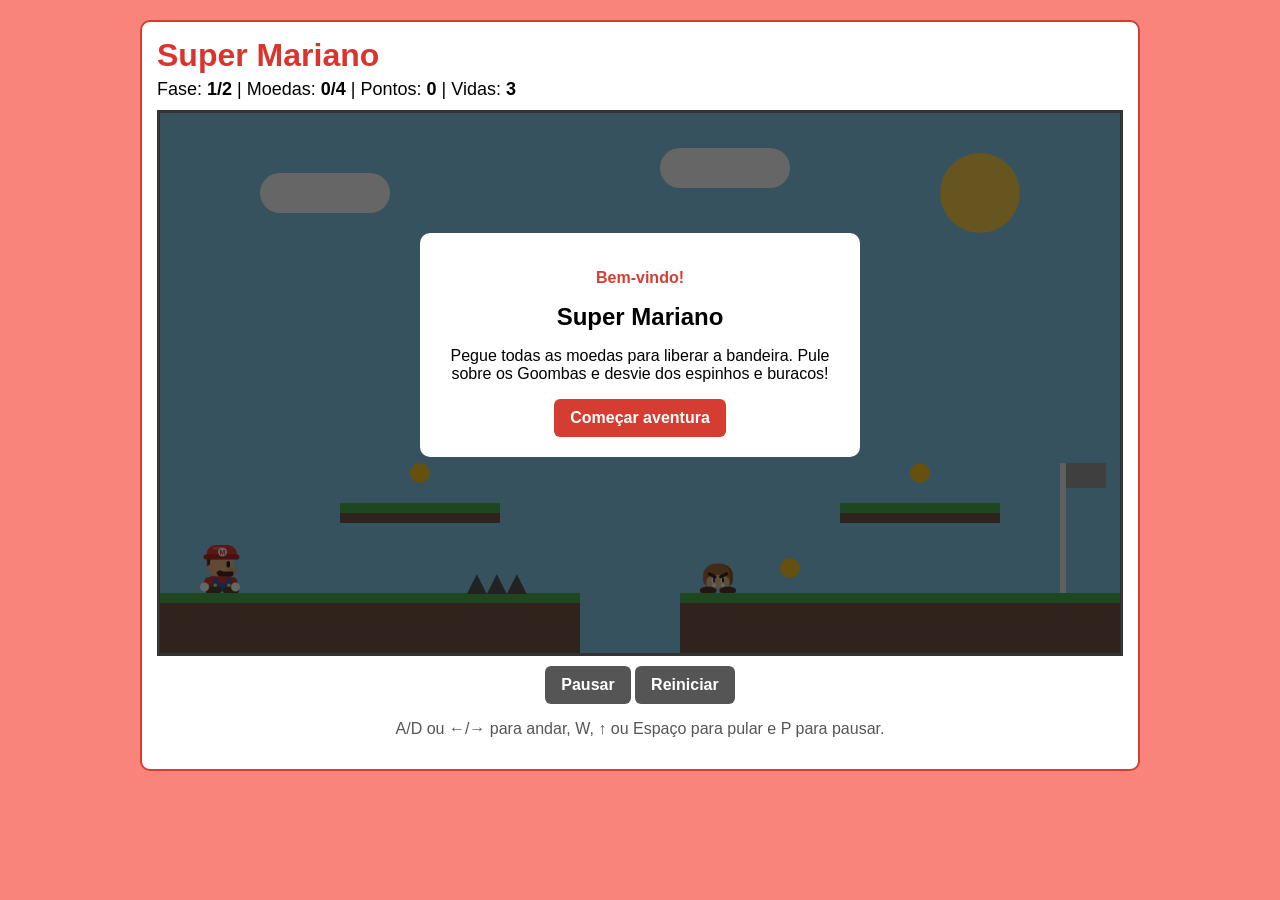
==== commit daf4d8b2: "Refactor code structure for improved readability and maintainability" ====
--- a/index.html
+++ b/index.html
@@ -3,49 +3,63 @@
 <head>
     <meta charset="UTF-8">
     <title>Super Mariano</title>
+    <!-- liga o arquivo CSS que define cores, tamanhos e posições dos elementos -->
     <link rel="stylesheet" href="style.css">
 </head>
+<!-- ao carregar, chama prepararJogo(), ao apertar uma tecla chama teclaPressionada(), ao soltar chama teclaSolta(), elas estão no script.js. -->
 <body onload="prepararJogo()" onkeydown="teclaPressionada(event)" onkeyup="teclaSolta(event)">
 
     <div id="pagina">
         <h1>Super Mariano</h1>
 
         <p id="placar">
+            <!-- Fase atual / total de fases; o JavaScript atualiza o texto pelo id "placar-fase". -->
             Fase: <strong id="placar-fase">1/2</strong> |
+            <!-- Moedas coletadas / total de moedas da fase. -->
             Moedas: <strong id="placar-moedas">0/0</strong> |
+            <!-- Pontuação acumulada do jogador. -->
             Pontos: <strong id="placar-pontos">0</strong> |
+            <!-- Quantidade de vidas restantes. -->
             Vidas: <strong id="placar-vidas">3</strong>
         </p>
 
         <div id="jogo">
+            <!-- Sol decorativo do fundo (desenhado pelo CSS) -->
             <div id="sol"></div>
+            <!-- Nuvem decorativa  -->
             <div class="nuvem" style="left: 100px; top: 60px;"></div>
+            <!-- Outra nuvem decorativa -->
             <div class="nuvem" style="left: 500px; top: 35px;"></div>
 
             <!-- O JavaScript coloca aqui plataformas, moedas e inimigos. -->
+            <!-- Contêiner vazio que recebe os elementos da fase criados pelo script. -->
             <div id="cenario"></div>
 
+            <!-- Caixa do personagem; o JavaScript move este elemento pela tela. -->
             <div id="personagem">
+                <!-- Imagem do Mariano -->
                 <img src="imagens/mariano.png" alt="Mariano">
             </div>
 
+            <!-- Camada de mensagem sobreposta ao jogo (início, game over, vitória etc.). -->
             <div id="mensagem">
+                <!-- Caixa central que agrupa o conteúdo da mensagem. -->
                 <div id="caixa-mensagem">
+                    <!-- Linha pequena acima do título; o script troca o texto conforme a situação. -->
                     <p id="mensagem-topo">Bem-vindo!</p>
                     <h2 id="mensagem-titulo">Super Mariano</h2>
                     <p id="mensagem-texto">
                         Pegue todas as moedas para liberar a bandeira.
                         Pule sobre os Goombas e desvie dos espinhos e buracos!
                     </p>
+                    <!-- Botão da mensagem; ao clicar chama botaoMensagem() (começa, continua ou reinicia o jogo). -->
                     <button type="button" id="botao-mensagem" onclick="botaoMensagem()">Começar aventura</button>
                 </div>
             </div>
         </div>
 
+        <!-- Botões de pausar e reiniciar (o boneco só se movimenta pelo teclado). -->
         <div id="controles">
-            <button type="button" onmousedown="esquerda = true" onmouseup="esquerda = false" onmouseout="esquerda = false">←</button>
-            <button type="button" onclick="pular()">↑</button>
-            <button type="button" onmousedown="direita = true" onmouseup="direita = false" onmouseout="direita = false">→</button>
             <button type="button" class="botao-cinza" onclick="alternarPausa()">Pausar</button>
             <button type="button" class="botao-cinza" onclick="iniciarJogo()">Reiniciar</button>
         </div>
@@ -53,8 +67,21 @@
         <p id="instrucoes">
             A/D ou ←/→ para andar, W, ↑ ou Espaço para pular e P para pausar.
         </p>
+
+        <!-- Efeitos sonoros (tocados pelo JavaScript com a função tocarSom) -->
+        <audio id="som-pulo" src="sons/pulo.wav"></audio>
+        <audio id="som-moeda" src="sons/moeda.wav"></audio>
+        <audio id="som-inimigo" src="sons/inimigo.wav"></audio>
+        <audio id="som-dano" src="sons/dano.wav"></audio>
+        <audio id="som-fase" src="sons/fase.wav"></audio>
+        <audio id="som-vitoria" src="sons/vitoria.wav"></audio>
+        <audio id="som-derrota" src="sons/derrota.wav"></audio>
+        <!-- Efeito sonoro em loop da música principal-->
+        <audio id="musica" src="sons/musica.wav" loop></audio> 
+
     </div>
 
+    <!-- Carrega o script.js com toda a lógica do jogo -->
     <script src="script.js"></script>
 </body>
 </html>
--- a/style.css
+++ b/style.css
@@ -1,10 +1,15 @@
 /* 1. Página e botões */
+
+/* Corpo da página: tira a margem padrão do navegador, define o fundo
+   salmão e a fonte usada em todo o site. */
 body {
     margin: 0;
     background-color: #f8847c;
     font-family: Arial, sans-serif;
 }
 
+/* Cartão branco que envolve todo o conteúdo (título, placar, jogo e botões).
+   "margin: 20px auto" centraliza o cartão na horizontal. */
 #pagina {
     width: 966px;
     padding: 15px;
@@ -14,15 +19,21 @@
     border-radius: 10px;
 }
 
+/* Título principal do jogo, em vermelho e com pouco espaço embaixo. */
 h1 {
     margin: 0 0 5px;
     color: #d93530;
 }
 
+/* Linha do placar (pontos, vidas etc.), logo abaixo do título. */
 #placar { margin: 0 0 10px; font-size: 18px; }
+/* Texto com as instruções de como jogar, centralizado e em cinza. */
 #instrucoes { text-align: center; color: #555; }
+/* Área que agrupa os botões de controle, centralizada abaixo do jogo. */
 #controles { margin-top: 10px; text-align: center; }
 
+/* Estilo padrão de todos os botões: vermelhos, texto branco em negrito,
+   cantos arredondados, sem borda e com cursor de "mãozinha". */
 button {
     padding: 10px 16px;
     color: white;
@@ -34,11 +45,19 @@
     cursor: pointer;
 }
 
+/* Cor do botão quando o mouse passa por cima.
+   Obs.: é a mesma cor do botão normal, então não há mudança visível. */
 button:hover { background-color: #d63d32; }
+/* Variação cinza de botão (usada para botões secundários). */
 .botao-cinza { background-color: #555; }
+/* Botão cinza fica mais escuro quando o mouse passa por cima. */
 .botao-cinza:hover { background-color: #333; }
 
 /* 2. Área e cenário */
+
+/* Tela do jogo: céu azul de 960x540. "position: relative" faz com que os
+   elementos absolutos de dentro (personagem, plataformas...) se posicionem
+   em relação a ela, e "overflow: hidden" esconde o que sair da tela. */
 #jogo {
     position: relative;
     width: 960px;
@@ -48,6 +67,8 @@
     background-color: #87ceeb;
 }
 
+/* Sol: um quadrado amarelo com border-radius de 50%, que vira um círculo,
+   fixo no canto superior direito do cenário. */
 #sol {
     position: absolute;
     left: 780px;
@@ -58,6 +79,8 @@
     background-color: #ffd54f;
 }
 
+/* Nuvens: retângulos brancos arredondados. A posição de cada uma é definida
+   diretamente no HTML/JS. */
 .nuvem {
     position: absolute;
     width: 130px;
@@ -67,20 +90,35 @@
 }
 
 /* As posições dos elementos abaixo vêm do JavaScript. */
+
+/* Plataformas: blocos marrons (terra) onde o personagem pisa. */
 .plataforma { position: absolute; background-color: #795548; }
+/* Faixa verde de grama no topo de cada plataforma. */
 .grama { height: 10px; background-color: #4caf50; }
+/* Moedas: círculos amarelos que o jogador coleta. */
 .moeda { position: absolute; border-radius: 50%; background-color: #ffca28; }
+/* Grupo de espinhos: "nowrap" mantém todas as pontas na mesma linha. */
 .espinho { position: absolute; white-space: nowrap; }
+/* Cada ponta do espinho (um caractere grande e cinza, lado a lado). */
 .ponta { display: inline-block; width: 20px; color: #555; font-size: 34px; }
 
 /* 3. Personagens (desenhos guardados na pasta imagens) */
+
+/* Personagem e inimigos são posicionados livremente pelo JavaScript. */
 #personagem, .inimigo { position: absolute; }
+/* Tamanho do personagem. z-index 2 o deixa na frente do cenário. */
 #personagem { width: 40px; height: 50px; z-index: 2; }
+/* Tamanho dos inimigos. */
 .inimigo { width: 36px; height: 30px; }
+/* A imagem de dentro ocupa todo o espaço da caixa do personagem/inimigo.
+   "display: block" remove o espaço extra que imagens inline deixam embaixo. */
 #personagem img, .inimigo img { width: 100%; height: 100%; display: block; }
 
 /* 4. Bandeira */
+
+/* Container da bandeira de chegada (posição e altura vêm do JS). */
 .bandeira { position: absolute; }
+/* Mastro: barra fina e clara com a altura total da bandeira. */
 .mastro {
     position: absolute;
     width: 6px;
@@ -88,6 +126,8 @@
     background-color: #eee;
 }
 
+/* Pano da bandeira, preso à direita do mastro (left: 6px). Começa cinza;
+   a cor pode ser trocada pelo JS quando o jogador chega ao fim da fase. */
 #pano {
     position: absolute;
     left: 6px;
@@ -97,6 +137,9 @@
 }
 
 /* 5. Mensagens de início, pausa e fim de jogo */
+
+/* Camada escura semitransparente que cobre toda a tela do jogo.
+   z-index 3 a coloca acima de tudo, inclusive do personagem. */
 #mensagem {
     position: absolute;
     top: 0;
@@ -107,6 +150,7 @@
     background-color: rgba(0, 0, 0, 0.6);
 }
 
+/* Caixa branca centralizada com o texto da mensagem. */
 #caixa-mensagem {
     width: 400px;
     margin: 120px auto 0;
@@ -116,5 +160,7 @@
     background-color: white;
 }
 
+/* Texto pequeno de destaque acima do título da mensagem (vermelho e negrito). */
 #mensagem-topo { color: #d63d32; font-weight: bold; }
+/* Título da mensagem (ex.: "Fim de jogo"), sem margem extra. */
 #mensagem-titulo { margin: 0; }
